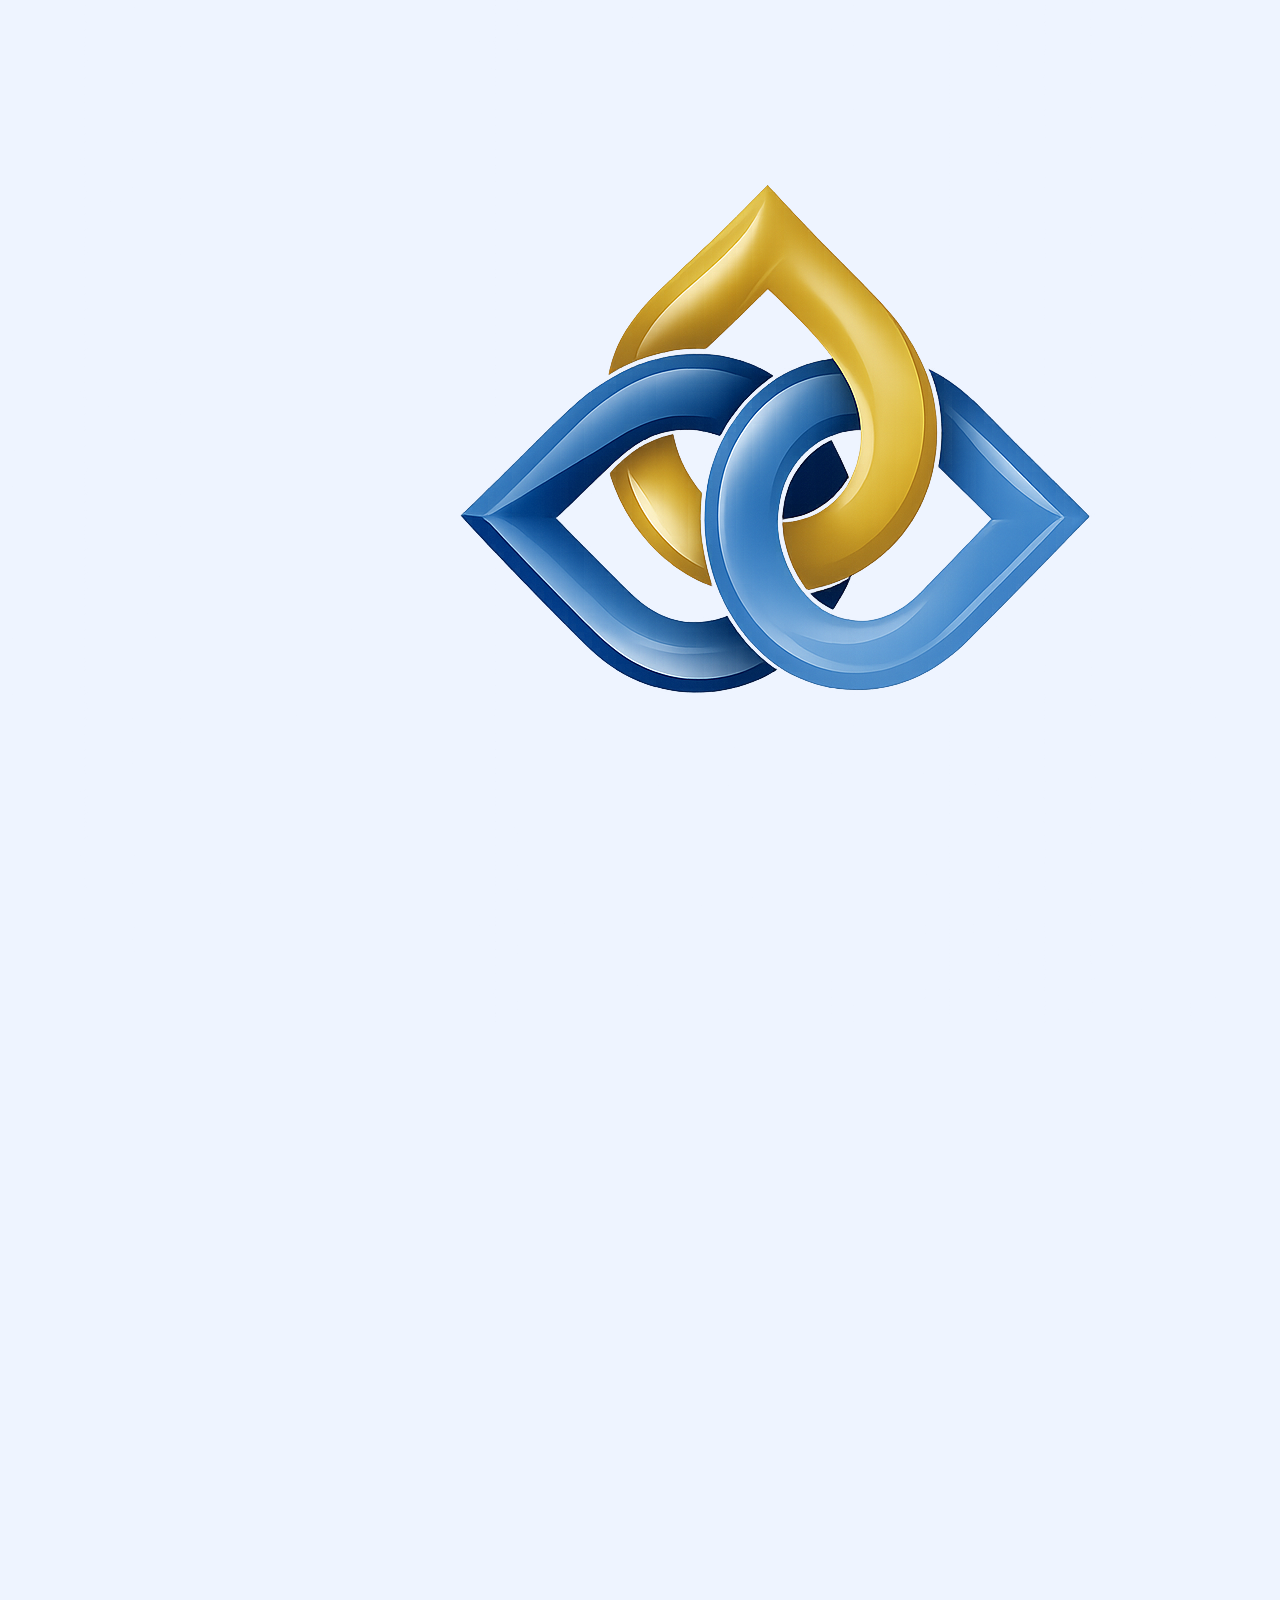
==== dashboard.html @ a3d3f8f4 "Update dashboard.html" ====
<!DOCTYPE html>
<html lang="ar" dir="rtl">

<head>

<meta charset="UTF-8">
<meta name="viewport" content="width=device-width,initial-scale=1.0">

<title>لوحة التحكم</title>

<link rel="stylesheet"
href="https://cdnjs.cloudflare.com/ajax/libs/font-awesome/6.6.0/css/all.min.css">

<link rel="stylesheet" href="css/style.css">

</head>

<body>

<div class="dashboard">

<header class="topbar">

<div class="logo">

<img src="assets/logo.PNG">

<div>

<h2>منصة إدارة التقويم والمتابعة</h2>

<p>جمعية الدعوة والإرشاد وتوعية الجاليات بالراكة</p>

</div>

</div>

<div class="user">

<span id="userName"></span>

<button id="logoutBtn">

<i class="fa-solid fa-right-from-bracket"></i>

</button>

</div>

</header>

<section class="cards">

<div class="card">

<i class="fa-solid fa-file-lines"></i>

<h3 id="reportsCount">0</h3>

<p>التقارير</p>

</div>

<div class="card">

<i class="fa-solid fa-users"></i>

<h3 id="employeesCount">0</h3>

<p>الموظفون</p>

</div>

<div class="card">

<i class="fa-solid fa-clock"></i>

<h3 id="pendingCount">0</h3>

<p>المعلقة</p>

</div>

<div class="card">

<i class="fa-solid fa-chart-line"></i>

<h3 id="todayCount">0</h3>

<p>اليوم</p>

</div>

</section>

<section class="quick">

<a href="upload.html" class="action">

<i class="fa-solid fa-upload"></i>

<span>رفع تقرير</span>

</a>

<a href="reports.html" class="action">

<i class="fa-solid fa-file-lines"></i>

<span>التقارير</span>

</a>

<a href="employees.html" class="action">

<i class="fa-solid fa-users"></i>

<span>الموظفون</span>

</a>

<a href="settings.html" class="action">

<i class="fa-solid fa-gear"></i>

<span>الإعدادات</span>

</a>

</section>

<section class="latest">

<h3>

آخر التقارير

</h3>

<div id="latestReports">

لا توجد بيانات

</div>

</section>

</div>

<script src="js/config.js"></script>
<script src="js/api.js"></script>
<script src="js/dashboard.js"></script>

</body>

</html>
---- css/style.css ----
*{
    margin:0;
    padding:0;
    box-sizing:border-box;
}

body{

    font-family:'Cairo',sans-serif;

    direction:rtl;

    min-height:100vh;

    background:#eef4ff;

    display:flex;

    justify-content:center;

    align-items:center;

    overflow:hidden;

}

.background{

    position:fixed;

    inset:0;

    background:
    radial-gradient(circle at top right,#2563eb33,transparent 35%),
    radial-gradient(circle at bottom left,#d4af3730,transparent 35%),
    #eef4ff;

}

.login-box{

    position:relative;

    z-index:10;

    width:92%;

    max-width:420px;

    background:#ffffff;

    border-radius:28px;

    padding:30px;

    text-align:center;

    box-shadow:0 20px 45px rgba(0,0,0,.10);

}

.top-buttons{

    display:flex;

    justify-content:space-between;

    margin-bottom:20px;

}

.top-buttons button{

    width:46px;

    height:46px;

    border:none;

    border-radius:50%;

    background:#f4f7fb;

    cursor:pointer;

    font-size:18px;

    color:#2563eb;

}

.logo{

    width:105px;

    display:block;

    margin:auto;

    margin-bottom:18px;

}

h4{

    color:#666;

    font-size:16px;

    line-height:1.8;

    font-weight:600;

}

h1{

    margin-top:15px;

    color:#1f2937;

    font-size:31px;

    font-weight:800;

}

p{

    color:#777;

    margin:18px 0 30px;

    line-height:1.8;

}

input{

    width:100%;

    height:56px;

    border-radius:16px;

    border:2px solid #dbe5f3;

    padding:0 18px;

    outline:none;

    font-size:17px;

    font-family:'Cairo';

    margin-bottom:20px;

}

input:focus{

    border-color:#2563eb;

}

.login{

    width:100%;

    height:56px;

    border:none;

    border-radius:16px;

    background:#2563eb;

    color:#fff;

    font-size:18px;

    font-family:'Cairo';

    font-weight:700;

    cursor:pointer;

    transition:.3s;

}

.login:hover{

    background:#1d4ed8;

}

span{

    display:block;

    margin-top:25px;

    color:#888;

    font-size:14px;

}

@media(max-width:480px){

.login-box{

padding:24px;

}

h1{

font-size:27px;

}

.logo{

width:90px;

}

}
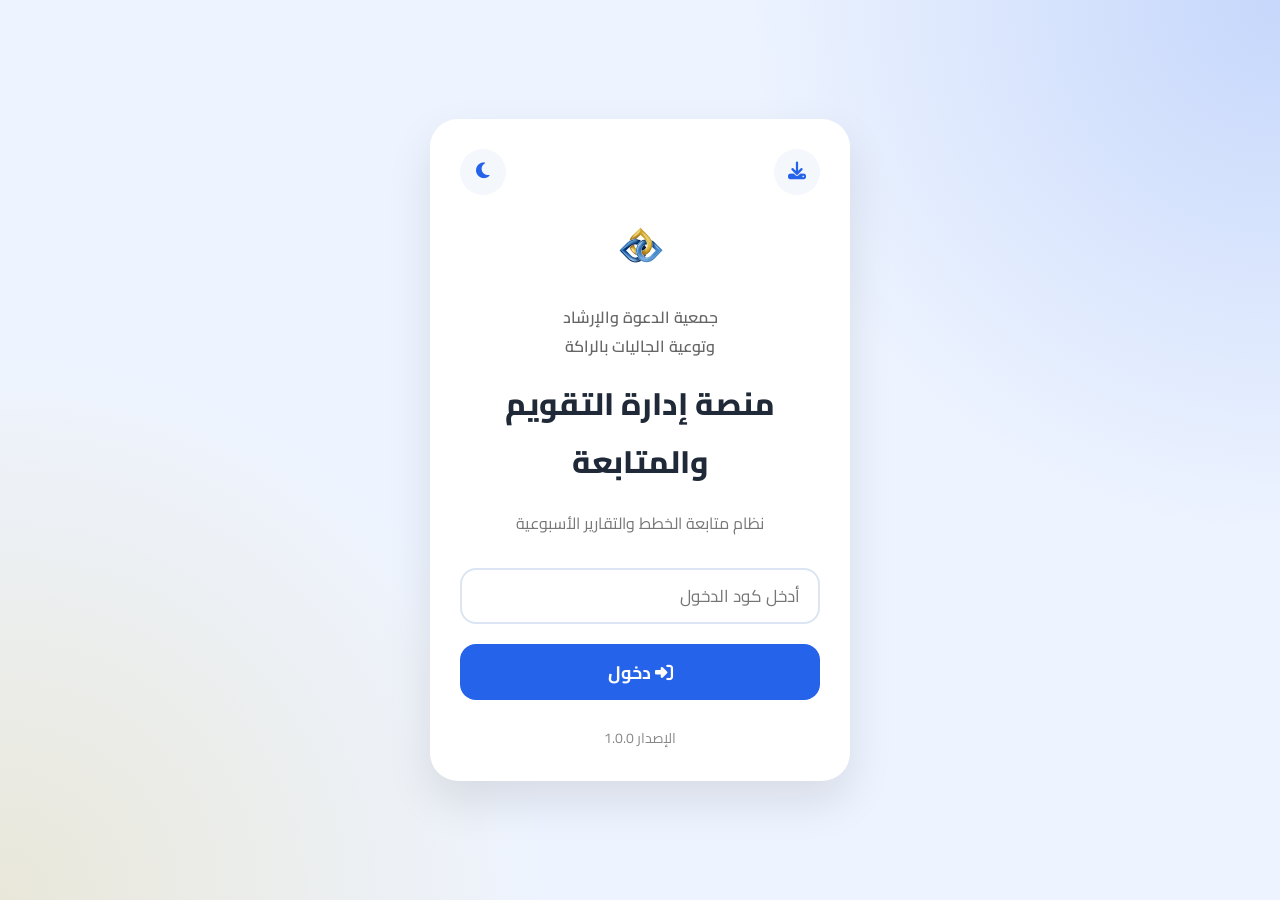
==== commit aea2ef22: "Update dashboard.html" ====
--- a/dashboard.html
+++ b/dashboard.html
@@ -4,14 +4,14 @@
 <head>
 
 <meta charset="UTF-8">
-<meta name="viewport" content="width=device-width,initial-scale=1.0">
+<meta name="viewport" content="width=device-width,initial-scale=1">
 
 <title>لوحة التحكم</title>
 
+<link rel="stylesheet" href="css/style.css">
+
 <link rel="stylesheet"
-href="https://cdnjs.cloudflare.com/ajax/libs/font-awesome/6.6.0/css/all.min.css">
-
-<link rel="stylesheet" href="css/style.css">
+href="https://cdnjs.cloudflare.com/ajax/libs/font-awesome/6.5.2/css/all.min.css">
 
 </head>
 
@@ -19,136 +19,157 @@
 
 <div class="dashboard">
 
-<header class="topbar">
+    <!-- Header -->
 
-<div class="logo">
+    <header class="topbar">
 
-<img src="assets/logo.PNG">
+        <div class="logoBox">
 
-<div>
+            <img src="assets/logo.PNG">
 
-<h2>منصة إدارة التقويم والمتابعة</h2>
+            <div>
 
-<p>جمعية الدعوة والإرشاد وتوعية الجاليات بالراكة</p>
+                <h2>منصة إدارة التقويم والمتابعة</h2>
 
-</div>
+                <small>
+جمعية الدعوة والإرشاد وتوعية الجاليات بالراكة
+                </small>
 
-</div>
+            </div>
 
-<div class="user">
+        </div>
 
-<span id="userName"></span>
+        <div class="userBox">
 
-<button id="logoutBtn">
+            <span id="userName"></span>
 
-<i class="fa-solid fa-right-from-bracket"></i>
+            <button id="logoutBtn">
 
-</button>
+                <i class="fa-solid fa-right-from-bracket"></i>
 
-</div>
+                خروج
 
-</header>
+            </button>
 
-<section class="cards">
+        </div>
 
-<div class="card">
+    </header>
 
-<i class="fa-solid fa-file-lines"></i>
 
-<h3 id="reportsCount">0</h3>
+    <!-- Statistics -->
 
-<p>التقارير</p>
+    <section class="cards">
 
-</div>
+        <div class="card">
 
-<div class="card">
+            <i class="fa-solid fa-file-lines"></i>
 
-<i class="fa-solid fa-users"></i>
+            <h1 id="reportsCount">0</h1>
 
-<h3 id="employeesCount">0</h3>
+            <p>التقارير</p>
 
-<p>الموظفون</p>
+        </div>
 
-</div>
+        <div class="card">
 
-<div class="card">
+            <i class="fa-solid fa-users"></i>
 
-<i class="fa-solid fa-clock"></i>
+            <h1 id="employeesCount">0</h1>
 
-<h3 id="pendingCount">0</h3>
+            <p>الموظفون</p>
 
-<p>المعلقة</p>
+        </div>
 
-</div>
+        <div class="card">
 
-<div class="card">
+            <i class="fa-solid fa-clock"></i>
 
-<i class="fa-solid fa-chart-line"></i>
+            <h1 id="pendingCount">0</h1>
 
-<h3 id="todayCount">0</h3>
+            <p>المعلقة</p>
 
-<p>اليوم</p>
+        </div>
 
-</div>
+        <div class="card">
 
-</section>
+            <i class="fa-solid fa-calendar-day"></i>
 
-<section class="quick">
+            <h1 id="todayCount">0</h1>
 
-<a href="upload.html" class="action">
+            <p>اليوم</p>
 
-<i class="fa-solid fa-upload"></i>
+        </div>
 
-<span>رفع تقرير</span>
+    </section>
 
-</a>
 
-<a href="reports.html" class="action">
 
-<i class="fa-solid fa-file-lines"></i>
+    <!-- Menu -->
 
-<span>التقارير</span>
+    <section class="menuGrid">
 
-</a>
+        <a href="upload.html" class="menuCard">
 
-<a href="employees.html" class="action">
+            <i class="fa-solid fa-upload"></i>
 
-<i class="fa-solid fa-users"></i>
+            <span>رفع تقرير</span>
 
-<span>الموظفون</span>
+        </a>
 
-</a>
+        <a href="reports.html" class="menuCard">
 
-<a href="settings.html" class="action">
+            <i class="fa-solid fa-file-lines"></i>
 
-<i class="fa-solid fa-gear"></i>
+            <span>التقارير</span>
 
-<span>الإعدادات</span>
+        </a>
 
-</a>
+        <a href="employees.html" class="menuCard">
 
-</section>
+            <i class="fa-solid fa-users"></i>
 
-<section class="latest">
+            <span>الموظفون</span>
 
-<h3>
+        </a>
 
-آخر التقارير
+        <a href="settings.html" class="menuCard">
 
-</h3>
+            <i class="fa-solid fa-gear"></i>
 
-<div id="latestReports">
+            <span>الإعدادات</span>
 
-لا توجد بيانات
+        </a>
 
-</div>
+    </section>
 
-</section>
+
+
+    <!-- Latest -->
+
+    <section class="latest">
+
+        <h3>
+
+            <i class="fa-solid fa-clock-rotate-left"></i>
+
+            آخر التقارير
+
+        </h3>
+
+        <div id="latestReports">
+
+            جار التحميل...
+
+        </div>
+
+    </section>
 
 </div>
 
 <script src="js/config.js"></script>
+
 <script src="js/api.js"></script>
+
 <script src="js/dashboard.js"></script>
 
 </body>
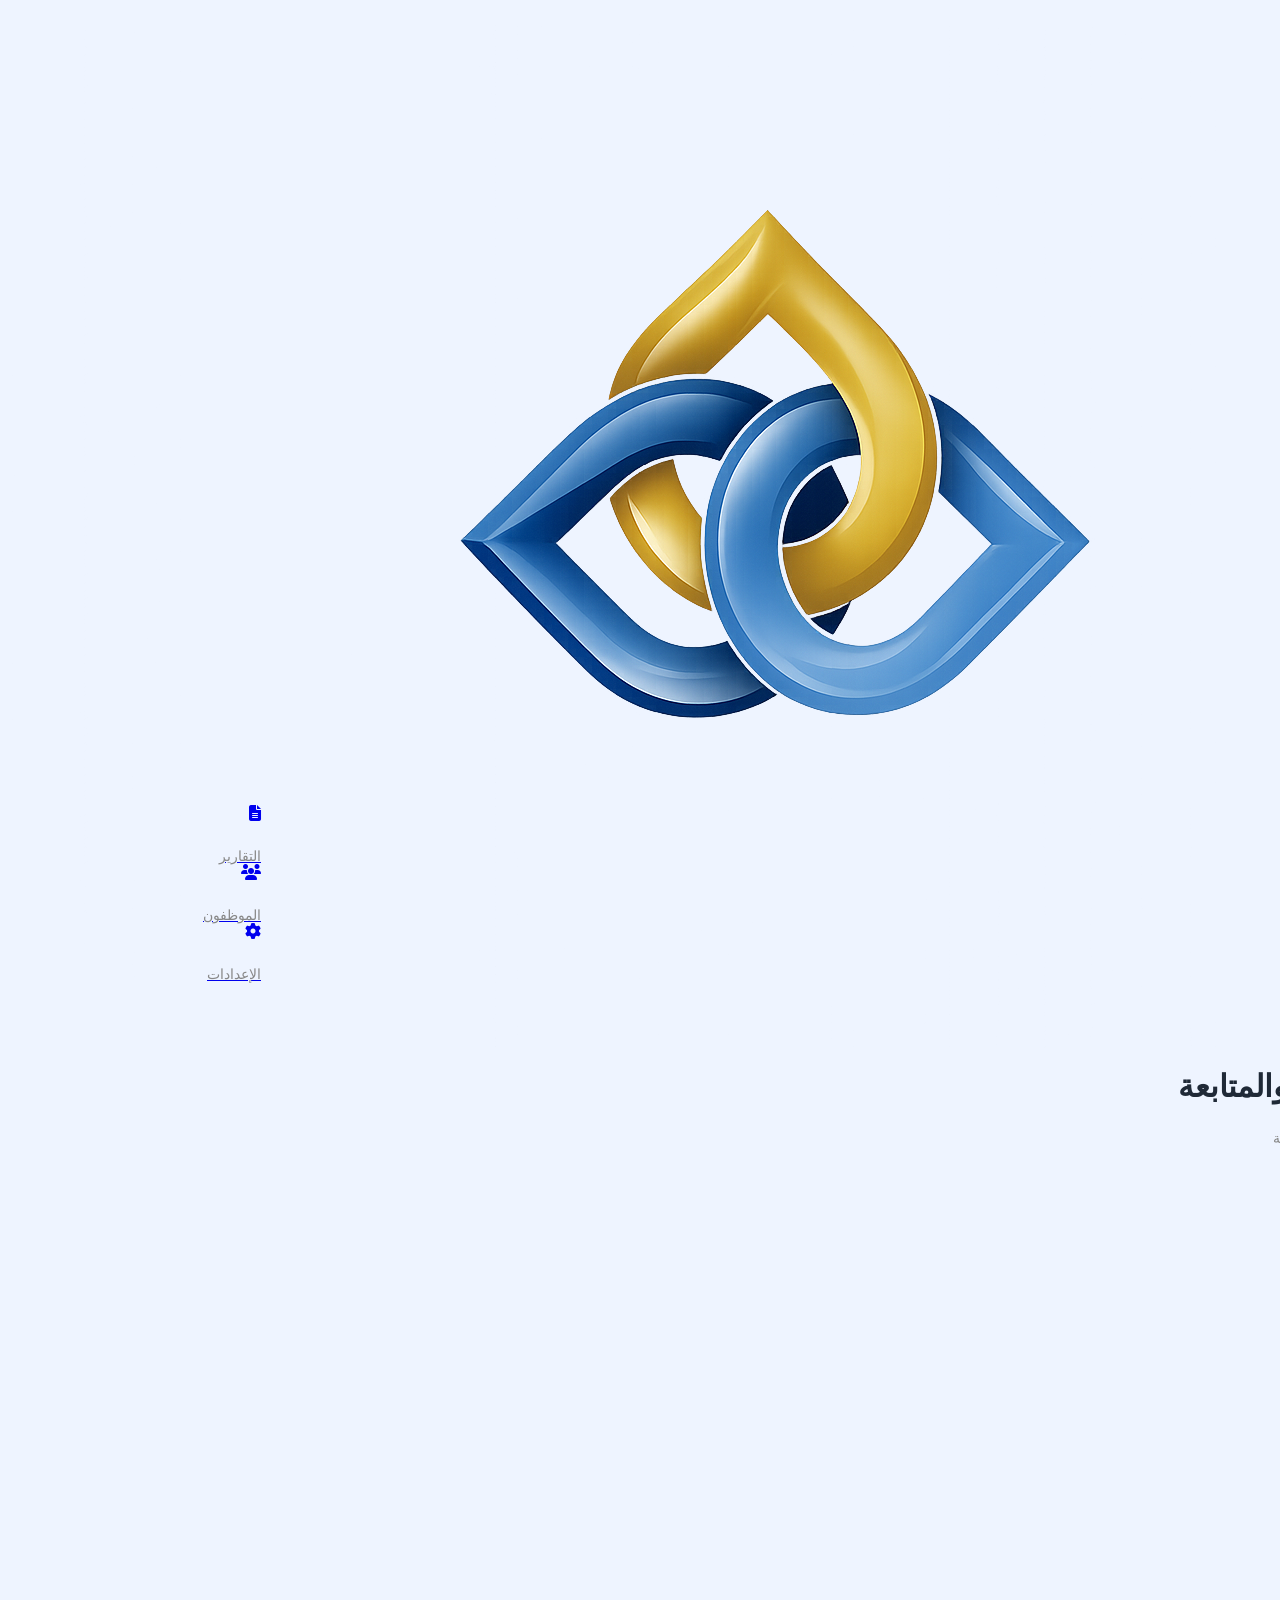
==== commit 660d9b1d: "Update dashboard.html" ====
--- a/dashboard.html
+++ b/dashboard.html
@@ -4,15 +4,15 @@
 <head>
 
 <meta charset="UTF-8">
-<meta name="viewport" content="width=device-width,initial-scale=1">
+<meta name="viewport" content="width=device-width, initial-scale=1.0">
 
 <title>لوحة التحكم</title>
-
-<link rel="stylesheet" href="css/style.css">
 
 <link rel="stylesheet"
 href="https://cdnjs.cloudflare.com/ajax/libs/font-awesome/6.5.2/css/all.min.css">
 
+<link rel="stylesheet" href="css/style.css">
+
 </head>
 
 <body>
@@ -21,151 +21,226 @@
 
     <!-- Header -->
 
-    <header class="topbar">
-
-        <div class="logoBox">
+    <header class="top-header">
+
+        <div class="logo-box">
 
             <img src="assets/logo.PNG">
 
+        </div>
+
+        <div class="title-box">
+
+            <h1>منصة إدارة التقويم والمتابعة</h1>
+
+            <span>
+                جمعية الدعوة والإرشاد وتوعية الجاليات بالراكة
+            </span>
+
+        </div>
+
+        <div class="profile-box">
+
+            <button class="notify">
+
+                <i class="fa-regular fa-bell"></i>
+
+            </button>
+
+            <div class="avatar">
+
+                <i class="fa-solid fa-user"></i>
+
+            </div>
+
+        </div>
+
+    </header>
+
+
+
+    <!-- Time -->
+
+    <section class="welcome-card">
+
+        <div class="time-card">
+
+            <i class="fa-regular fa-clock"></i>
+
             <div>
 
-                <h2>منصة إدارة التقويم والمتابعة</h2>
-
-                <small>
-جمعية الدعوة والإرشاد وتوعية الجاليات بالراكة
-                </small>
+                <h2 id="clock">
+
+                    --:--
+
+                </h2>
+
+                <span id="day">
+
+                    الأحد
+
+                </span>
 
             </div>
 
         </div>
 
-        <div class="userBox">
-
-            <span id="userName"></span>
-
-            <button id="logoutBtn">
-
-                <i class="fa-solid fa-right-from-bracket"></i>
-
-                خروج
-
-            </button>
-
-        </div>
-
-    </header>
-
-
-    <!-- Statistics -->
-
-    <section class="cards">
-
-        <div class="card">
+        <div class="date-card">
+
+            <i class="fa-regular fa-calendar"></i>
+
+            <div>
+
+                <h3 id="date">
+
+                </h3>
+
+                <span id="hijri">
+
+                </span>
+
+            </div>
+
+        </div>
+
+    </section>
+
+
+
+    <!-- Stats -->
+
+    <section class="stats">
+
+        <div class="stat-card blue">
 
             <i class="fa-solid fa-file-lines"></i>
 
-            <h1 id="reportsCount">0</h1>
+            <h2 id="reportsCount">0</h2>
 
             <p>التقارير</p>
 
         </div>
 
-        <div class="card">
+        <div class="stat-card green">
 
             <i class="fa-solid fa-users"></i>
 
-            <h1 id="employeesCount">0</h1>
+            <h2 id="employeesCount">0</h2>
 
             <p>الموظفون</p>
 
         </div>
 
-        <div class="card">
-
-            <i class="fa-solid fa-clock"></i>
-
-            <h1 id="pendingCount">0</h1>
-
-            <p>المعلقة</p>
-
-        </div>
-
-        <div class="card">
-
-            <i class="fa-solid fa-calendar-day"></i>
-
-            <h1 id="todayCount">0</h1>
-
-            <p>اليوم</p>
-
-        </div>
-
-    </section>
-
-
-
-    <!-- Menu -->
-
-    <section class="menuGrid">
-
-        <a href="upload.html" class="menuCard">
-
-            <i class="fa-solid fa-upload"></i>
-
-            <span>رفع تقرير</span>
-
-        </a>
-
-        <a href="reports.html" class="menuCard">
-
-            <i class="fa-solid fa-file-lines"></i>
-
-            <span>التقارير</span>
-
-        </a>
-
-        <a href="employees.html" class="menuCard">
-
-            <i class="fa-solid fa-users"></i>
-
-            <span>الموظفون</span>
-
-        </a>
-
-        <a href="settings.html" class="menuCard">
-
-            <i class="fa-solid fa-gear"></i>
-
-            <span>الإعدادات</span>
-
-        </a>
-
-    </section>
-
-
-
-    <!-- Latest -->
-
-    <section class="latest">
+        <div class="stat-card purple">
+
+            <i class="fa-solid fa-calendar-week"></i>
+
+            <h2 id="weekReports">0</h2>
+
+            <p>هذا الأسبوع</p>
+
+        </div>
+
+    </section>
+
+
+
+    <!-- Reports -->
+
+    <section class="last-reports">
+
+        <div class="section-title">
+
+            <h3>
+
+                آخر التقارير
+
+            </h3>
+
+        </div>
+
+        <div id="reportsList">
+
+        </div>
+
+    </section>
+
+
+
+    <!-- Message -->
+
+    <section class="message-box">
 
         <h3>
 
-            <i class="fa-solid fa-clock-rotate-left"></i>
-
-            آخر التقارير
+            إرسال رسالة
 
         </h3>
 
-        <div id="latestReports">
-
-            جار التحميل...
-
-        </div>
+        <select id="employeeSelect">
+
+        </select>
+
+        <textarea
+        id="messageText"
+        placeholder="اكتب الرسالة...">
+
+        </textarea>
+
+        <button id="sendMessage">
+
+            إرسال
+
+        </button>
 
     </section>
 
 </div>
 
+
+
+<!-- Bottom Navigation -->
+
+<nav class="bottom-nav">
+
+<a href="reports.html">
+
+<i class="fa-solid fa-file-lines"></i>
+
+<span>
+
+التقارير
+
+</span>
+
+</a>
+
+<a href="employees.html">
+
+<i class="fa-solid fa-users"></i>
+
+<span>
+
+الموظفون
+
+</span>
+
+</a>
+
+<a href="settings.html">
+
+<i class="fa-solid fa-gear"></i>
+
+<span>
+
+الإعدادات
+
+</span>
+
+</a>
+
+</nav>
+
 <script src="js/config.js"></script>
 
 <script src="js/api.js"></script>
--- a/css/style.css
+++ b/css/style.css
@@ -227,4 +227,179 @@
 
 }
 
-}+}
+/* ==========================================
+   Dashboard
+========================================== */
+
+.dashboard{
+    max-width:1300px;
+    margin:auto;
+    padding:25px;
+}
+
+.topbar{
+    display:flex;
+    justify-content:space-between;
+    align-items:center;
+    gap:20px;
+    margin-bottom:30px;
+    flex-wrap:wrap;
+}
+
+.logoBox{
+    display:flex;
+    align-items:center;
+    gap:18px;
+}
+
+.logoBox img{
+    width:70px;
+    height:70px;
+    object-fit:contain;
+}
+
+.logoBox h2{
+    margin:0;
+    font-size:28px;
+    color:#1e293b;
+}
+
+.logoBox small{
+    color:#777;
+    display:block;
+    margin-top:6px;
+}
+
+.userBox{
+    display:flex;
+    align-items:center;
+    gap:15px;
+}
+
+#userName{
+    font-size:20px;
+    font-weight:bold;
+}
+
+#logoutBtn{
+    border:none;
+    background:#ef4444;
+    color:#fff;
+    padding:12px 22px;
+    border-radius:12px;
+    cursor:pointer;
+    font-size:16px;
+}
+
+.cards{
+    display:grid;
+    grid-template-columns:repeat(auto-fit,minmax(220px,1fr));
+    gap:20px;
+    margin-bottom:30px;
+}
+
+.card{
+    background:#fff;
+    border-radius:18px;
+    padding:25px;
+    text-align:center;
+    box-shadow:0 10px 30px rgba(0,0,0,.08);
+    transition:.3s;
+}
+
+.card:hover{
+    transform:translateY(-6px);
+}
+
+.card i{
+    font-size:35px;
+    color:#2563eb;
+    margin-bottom:15px;
+}
+
+.card h1{
+    font-size:42px;
+    margin:10px 0;
+}
+
+.card p{
+    color:#666;
+}
+
+.menuGrid{
+    display:grid;
+    grid-template-columns:repeat(auto-fit,minmax(230px,1fr));
+    gap:20px;
+    margin-bottom:35px;
+}
+
+.menuCard{
+    background:#2563eb;
+    color:white;
+    text-decoration:none;
+    border-radius:18px;
+    padding:30px;
+    text-align:center;
+    transition:.3s;
+}
+
+.menuCard:hover{
+    transform:translateY(-5px);
+}
+
+.menuCard i{
+    font-size:40px;
+    margin-bottom:15px;
+}
+
+.menuCard span{
+    display:block;
+    font-size:20px;
+}
+
+.latest{
+    background:#fff;
+    border-radius:18px;
+    padding:25px;
+    box-shadow:0 10px 30px rgba(0,0,0,.08);
+}
+
+.latest h3{
+    margin-top:0;
+    margin-bottom:20px;
+}
+
+.report-item{
+    padding:15px;
+    border-bottom:1px solid #eee;
+}
+
+.report-item:last-child{
+    border-bottom:none;
+}
+
+@media(max-width:768px){
+
+.topbar{
+    flex-direction:column;
+    text-align:center;
+}
+
+.logoBox{
+    flex-direction:column;
+}
+
+.logoBox img{
+    width:60px;
+}
+
+.logoBox h2{
+    font-size:22px;
+}
+
+#logoutBtn{
+    width:100%;
+}
+
+}
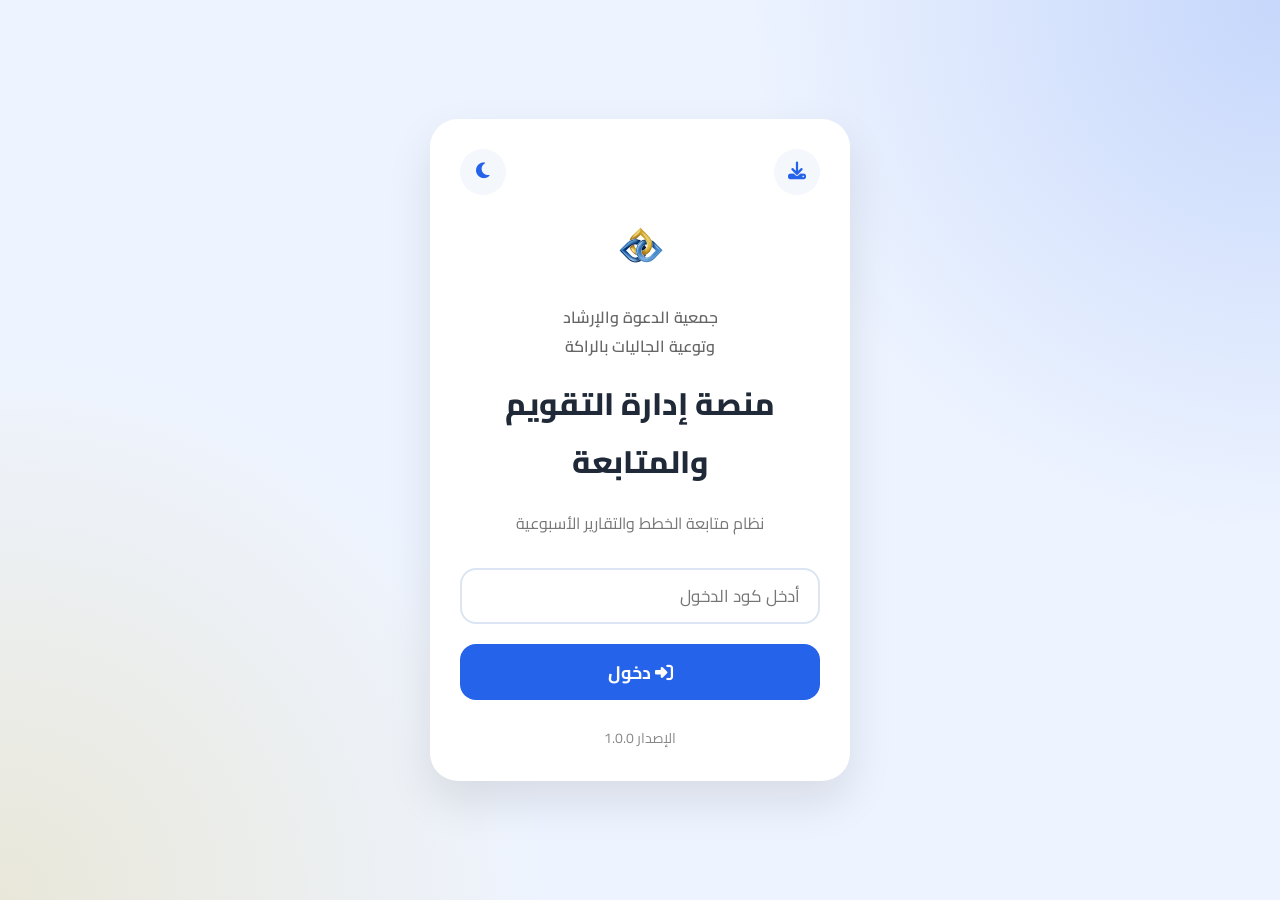
==== commit 2617ad55: "Update dashboard.html" ====
--- a/dashboard.html
+++ b/dashboard.html
@@ -3,249 +3,227 @@
 
 <head>
 
-<meta charset="UTF-8">
-<meta name="viewport" content="width=device-width, initial-scale=1.0">
-
-<title>لوحة التحكم</title>
-
-<link rel="stylesheet"
-href="https://cdnjs.cloudflare.com/ajax/libs/font-awesome/6.5.2/css/all.min.css">
-
-<link rel="stylesheet" href="css/style.css">
+    <meta charset="UTF-8">
+    <meta name="viewport" content="width=device-width, initial-scale=1.0">
+
+    <title>لوحة التحكم</title>
+
+    <link rel="stylesheet"
+        href="https://cdnjs.cloudflare.com/ajax/libs/font-awesome/6.5.2/css/all.min.css">
+
+    <link rel="stylesheet" href="css/style.css">
 
 </head>
 
 <body>
 
-<div class="dashboard">
-
-    <!-- Header -->
-
-    <header class="top-header">
-
-        <div class="logo-box">
-
-            <img src="assets/logo.PNG">
-
-        </div>
-
-        <div class="title-box">
-
-            <h1>منصة إدارة التقويم والمتابعة</h1>
-
-            <span>
-                جمعية الدعوة والإرشاد وتوعية الجاليات بالراكة
-            </span>
-
-        </div>
-
-        <div class="profile-box">
-
-            <button class="notify">
-
-                <i class="fa-regular fa-bell"></i>
+    <div class="dashboard">
+
+        <!-- Header -->
+
+        <header class="top-header">
+
+            <div class="logo-box">
+
+                <img src="assets/logo.PNG" alt="Logo">
+
+            </div>
+
+            <div class="title-box">
+
+                <h1>منصة إدارة التقويم والمتابعة</h1>
+
+                <span>
+                    جمعية الدعوة والإرشاد وتوعية الجاليات بالراكة
+                </span>
+
+            </div>
+
+            <div class="profile-box">
+
+                <button class="notify">
+
+                    <i class="fa-regular fa-bell"></i>
+
+                </button>
+
+                <span id="userName">
+                    المستخدم
+                </span>
+
+                <div class="avatar">
+
+                    <i class="fa-solid fa-user"></i>
+
+                </div>
+
+                <button id="logoutBtn" class="logout-btn">
+
+                    <i class="fa-solid fa-right-from-bracket"></i>
+
+                </button>
+
+            </div>
+
+        </header>
+
+        <!-- الوقت -->
+
+        <section class="welcome-card">
+
+            <div class="time-card">
+
+                <i class="fa-regular fa-clock"></i>
+
+                <div>
+
+                    <h2 id="clock">--:--</h2>
+
+                    <span id="day">الأحد</span>
+
+                </div>
+
+            </div>
+
+            <div class="date-card">
+
+                <i class="fa-regular fa-calendar"></i>
+
+                <div>
+
+                    <h3 id="date"></h3>
+
+                    <span id="hijri"></span>
+
+                </div>
+
+            </div>
+
+        </section>
+
+        <!-- الإحصائيات -->
+
+        <section class="stats">
+
+            <div class="stat-card blue">
+
+                <i class="fa-solid fa-file-lines"></i>
+
+                <h2 id="reportsCount">0</h2>
+
+                <p>التقارير</p>
+
+            </div>
+
+            <div class="stat-card green">
+
+                <i class="fa-solid fa-users"></i>
+
+                <h2 id="employeesCount">0</h2>
+
+                <p>الموظفون</p>
+
+            </div>
+
+            <div class="stat-card purple">
+
+                <i class="fa-solid fa-calendar-week"></i>
+
+                <h2 id="weekReports">0</h2>
+
+                <p>هذا الأسبوع</p>
+
+            </div>
+
+        </section>
+
+        <!-- آخر التقارير -->
+
+        <section class="last-reports">
+
+            <div class="section-title">
+
+                <h3>آخر التقارير</h3>
+
+            </div>
+
+            <div id="reportsList">
+
+                <p style="text-align:center;color:#999">
+                    جاري تحميل البيانات...
+                </p>
+
+            </div>
+
+        </section>
+
+        <!-- الرسائل -->
+
+        <section class="message-box">
+
+            <h3>إرسال رسالة</h3>
+
+            <select id="employeeSelect">
+
+                <option>اختر الموظف</option>
+
+            </select>
+
+            <textarea id="messageText"
+                placeholder="اكتب الرسالة هنا..."></textarea>
+
+            <button id="sendMessage">
+
+                إرسال
 
             </button>
 
-            <div class="avatar">
-
-                <i class="fa-solid fa-user"></i>
-
-            </div>
-
-        </div>
-
-    </header>
-
-
-
-    <!-- Time -->
-
-    <section class="welcome-card">
-
-        <div class="time-card">
-
-            <i class="fa-regular fa-clock"></i>
-
-            <div>
-
-                <h2 id="clock">
-
-                    --:--
-
-                </h2>
-
-                <span id="day">
-
-                    الأحد
-
-                </span>
-
-            </div>
-
-        </div>
-
-        <div class="date-card">
-
-            <i class="fa-regular fa-calendar"></i>
-
-            <div>
-
-                <h3 id="date">
-
-                </h3>
-
-                <span id="hijri">
-
-                </span>
-
-            </div>
-
-        </div>
-
-    </section>
-
-
-
-    <!-- Stats -->
-
-    <section class="stats">
-
-        <div class="stat-card blue">
+        </section>
+
+    </div>
+
+    <!-- Bottom Navigation -->
+
+    <nav class="bottom-nav">
+
+        <a href="dashboard.html">
+
+            <i class="fa-solid fa-house"></i>
+
+            <span>الرئيسية</span>
+
+        </a>
+
+        <a href="reports.html">
 
             <i class="fa-solid fa-file-lines"></i>
 
-            <h2 id="reportsCount">0</h2>
-
-            <p>التقارير</p>
-
-        </div>
-
-        <div class="stat-card green">
+            <span>التقارير</span>
+
+        </a>
+
+        <a href="employees.html">
 
             <i class="fa-solid fa-users"></i>
 
-            <h2 id="employeesCount">0</h2>
-
-            <p>الموظفون</p>
-
-        </div>
-
-        <div class="stat-card purple">
-
-            <i class="fa-solid fa-calendar-week"></i>
-
-            <h2 id="weekReports">0</h2>
-
-            <p>هذا الأسبوع</p>
-
-        </div>
-
-    </section>
-
-
-
-    <!-- Reports -->
-
-    <section class="last-reports">
-
-        <div class="section-title">
-
-            <h3>
-
-                آخر التقارير
-
-            </h3>
-
-        </div>
-
-        <div id="reportsList">
-
-        </div>
-
-    </section>
-
-
-
-    <!-- Message -->
-
-    <section class="message-box">
-
-        <h3>
-
-            إرسال رسالة
-
-        </h3>
-
-        <select id="employeeSelect">
-
-        </select>
-
-        <textarea
-        id="messageText"
-        placeholder="اكتب الرسالة...">
-
-        </textarea>
-
-        <button id="sendMessage">
-
-            إرسال
-
-        </button>
-
-    </section>
-
-</div>
-
-
-
-<!-- Bottom Navigation -->
-
-<nav class="bottom-nav">
-
-<a href="reports.html">
-
-<i class="fa-solid fa-file-lines"></i>
-
-<span>
-
-التقارير
-
-</span>
-
-</a>
-
-<a href="employees.html">
-
-<i class="fa-solid fa-users"></i>
-
-<span>
-
-الموظفون
-
-</span>
-
-</a>
-
-<a href="settings.html">
-
-<i class="fa-solid fa-gear"></i>
-
-<span>
-
-الإعدادات
-
-</span>
-
-</a>
-
-</nav>
-
-<script src="js/config.js"></script>
-
-<script src="js/api.js"></script>
-
-<script src="js/dashboard.js"></script>
+            <span>الموظفون</span>
+
+        </a>
+
+        <a href="settings.html">
+
+            <i class="fa-solid fa-gear"></i>
+
+            <span>الإعدادات</span>
+
+        </a>
+
+    </nav>
+
+    <script src="js/config.js"></script>
+
+    <script src="js/api.js"></script>
+    <script src="js/dashboard.js"></script>
 
 </body>
 
--- a/css/style.css
+++ b/css/style.css
@@ -228,178 +228,511 @@
 }
 
 }
-/* ==========================================
-   Dashboard
-========================================== */
+/* ===========================
+   Dashboard Layout
+=========================== */
+
+body{
+    margin:0;
+    font-family:"Cairo",sans-serif;
+    background:#eef4ff;
+    color:#222;
+}
 
 .dashboard{
-    max-width:1300px;
+
+    max-width:480px;
+
     margin:auto;
-    padding:25px;
-}
-
-.topbar{
-    display:flex;
-    justify-content:space-between;
-    align-items:center;
-    gap:20px;
-    margin-bottom:30px;
-    flex-wrap:wrap;
-}
-
-.logoBox{
-    display:flex;
-    align-items:center;
-    gap:18px;
-}
-
-.logoBox img{
-    width:70px;
-    height:70px;
-    object-fit:contain;
-}
-
-.logoBox h2{
-    margin:0;
-    font-size:28px;
-    color:#1e293b;
-}
-
-.logoBox small{
-    color:#777;
-    display:block;
-    margin-top:6px;
-}
-
-.userBox{
-    display:flex;
-    align-items:center;
-    gap:15px;
-}
-
-#userName{
-    font-size:20px;
-    font-weight:bold;
-}
-
-#logoutBtn{
-    border:none;
-    background:#ef4444;
-    color:#fff;
-    padding:12px 22px;
-    border-radius:12px;
-    cursor:pointer;
-    font-size:16px;
-}
-
-.cards{
-    display:grid;
-    grid-template-columns:repeat(auto-fit,minmax(220px,1fr));
-    gap:20px;
-    margin-bottom:30px;
-}
-
-.card{
-    background:#fff;
-    border-radius:18px;
-    padding:25px;
-    text-align:center;
-    box-shadow:0 10px 30px rgba(0,0,0,.08);
-    transition:.3s;
-}
-
-.card:hover{
-    transform:translateY(-6px);
-}
-
-.card i{
-    font-size:35px;
-    color:#2563eb;
-    margin-bottom:15px;
-}
-
-.card h1{
-    font-size:42px;
-    margin:10px 0;
-}
-
-.card p{
-    color:#666;
-}
-
-.menuGrid{
-    display:grid;
-    grid-template-columns:repeat(auto-fit,minmax(230px,1fr));
-    gap:20px;
-    margin-bottom:35px;
-}
-
-.menuCard{
-    background:#2563eb;
-    color:white;
-    text-decoration:none;
-    border-radius:18px;
-    padding:30px;
-    text-align:center;
-    transition:.3s;
-}
-
-.menuCard:hover{
-    transform:translateY(-5px);
-}
-
-.menuCard i{
-    font-size:40px;
-    margin-bottom:15px;
-}
-
-.menuCard span{
-    display:block;
-    font-size:20px;
-}
-
-.latest{
-    background:#fff;
-    border-radius:18px;
-    padding:25px;
-    box-shadow:0 10px 30px rgba(0,0,0,.08);
-}
-
-.latest h3{
-    margin-top:0;
-    margin-bottom:20px;
+
+    padding:18px;
+
+    padding-bottom:90px;
+
+}
+
+/* ===========================
+Header
+=========================== */
+
+.top-header{
+
+display:flex;
+
+align-items:center;
+
+justify-content:space-between;
+
+margin-bottom:18px;
+
+}
+
+.logo-box img{
+
+width:55px;
+
+height:55px;
+
+object-fit:contain;
+
+}
+
+.title-box{
+
+flex:1;
+
+padding:0 12px;
+
+}
+
+.title-box h1{
+
+margin:0;
+
+font-size:22px;
+
+font-weight:800;
+
+}
+
+.title-box span{
+
+font-size:13px;
+
+color:#777;
+
+}
+
+.profile-box{
+
+display:flex;
+
+gap:10px;
+
+align-items:center;
+
+}
+
+.notify{
+
+width:45px;
+
+height:45px;
+
+border:none;
+
+border-radius:14px;
+
+background:#fff;
+
+cursor:pointer;
+
+box-shadow:0 8px 20px rgba(0,0,0,.05);
+
+}
+
+.avatar{
+
+width:45px;
+
+height:45px;
+
+background:#2d63ff;
+
+color:#fff;
+
+display:flex;
+
+justify-content:center;
+
+align-items:center;
+
+border-radius:50%;
+
+}
+
+/* ===========================
+Time
+=========================== */
+
+.welcome-card{
+
+display:grid;
+
+grid-template-columns:1fr 1fr;
+
+gap:15px;
+
+margin-bottom:18px;
+
+}
+
+.time-card,
+
+.date-card{
+
+background:#fff;
+
+border-radius:20px;
+
+padding:18px;
+
+display:flex;
+
+gap:14px;
+
+align-items:center;
+
+box-shadow:0 10px 25px rgba(0,0,0,.05);
+
+}
+
+.time-card i,
+
+.date-card i{
+
+font-size:28px;
+
+color:#2d63ff;
+
+}
+
+.time-card h2,
+
+.date-card h3{
+
+margin:0;
+
+font-size:24px;
+
+}
+/*==========================
+Stats Cards
+==========================*/
+
+.stats{
+
+display:grid;
+
+grid-template-columns:repeat(3,1fr);
+
+gap:12px;
+
+margin-bottom:22px;
+
+}
+
+.stat-card{
+
+background:#fff;
+
+border-radius:22px;
+
+padding:18px 12px;
+
+text-align:center;
+
+box-shadow:0 12px 30px rgba(0,0,0,.05);
+
+transition:.3s;
+
+cursor:pointer;
+
+}
+
+.stat-card:hover{
+
+transform:translateY(-4px);
+
+}
+
+.stat-card i{
+
+font-size:28px;
+
+margin-bottom:12px;
+
+}
+
+.stat-card h2{
+
+margin:0;
+
+font-size:34px;
+
+font-weight:800;
+
+}
+
+.stat-card p{
+
+margin-top:8px;
+
+font-size:14px;
+
+color:#666;
+
+}
+
+.blue i{
+
+color:#2d63ff;
+
+}
+
+.green i{
+
+color:#27ae60;
+
+}
+
+.purple i{
+
+color:#8e44ff;
+
+}
+
+
+/*==========================
+Reports
+==========================*/
+
+.last-reports{
+
+background:#fff;
+
+padding:18px;
+
+border-radius:24px;
+
+box-shadow:0 10px 30px rgba(0,0,0,.05);
+
+margin-bottom:20px;
+
+}
+
+.section-title{
+
+display:flex;
+
+justify-content:space-between;
+
+align-items:center;
+
+margin-bottom:15px;
+
+}
+
+.section-title h3{
+
+margin:0;
+
+font-size:20px;
+
 }
 
 .report-item{
-    padding:15px;
-    border-bottom:1px solid #eee;
+
+display:flex;
+
+justify-content:space-between;
+
+align-items:center;
+
+padding:14px 0;
+
+border-bottom:1px solid #eee;
+
 }
 
 .report-item:last-child{
-    border-bottom:none;
-}
-
-@media(max-width:768px){
-
-.topbar{
-    flex-direction:column;
-    text-align:center;
-}
-
-.logoBox{
-    flex-direction:column;
-}
-
-.logoBox img{
-    width:60px;
-}
-
-.logoBox h2{
-    font-size:22px;
-}
-
-#logoutBtn{
-    width:100%;
-}
-
-}
+
+border:none;
+
+}
+
+.report-info h4{
+
+margin:0;
+
+font-size:16px;
+
+}
+
+.report-info span{
+
+font-size:13px;
+
+color:#888;
+
+}
+
+.report-status{
+
+padding:6px 12px;
+
+border-radius:20px;
+
+font-size:12px;
+
+font-weight:bold;
+
+background:#eef5ff;
+
+color:#2d63ff;
+
+}
+
+
+/*==========================
+Message Box
+==========================*/
+
+.message-box{
+
+background:#fff;
+
+padding:18px;
+
+border-radius:24px;
+
+box-shadow:0 10px 30px rgba(0,0,0,.05);
+
+margin-bottom:25px;
+
+}
+
+.message-box h3{
+
+margin-top:0;
+
+}
+
+.message-box select,
+
+.message-box textarea{
+
+width:100%;
+
+padding:14px;
+
+margin-top:12px;
+
+border-radius:16px;
+
+border:1px solid #ddd;
+
+font-size:15px;
+
+box-sizing:border-box;
+
+}
+
+.message-box textarea{
+
+height:110px;
+
+resize:none;
+
+}
+
+.message-box button{
+
+width:100%;
+
+margin-top:15px;
+
+padding:14px;
+
+border:none;
+
+border-radius:16px;
+
+background:#2d63ff;
+
+color:#fff;
+
+font-size:17px;
+
+font-weight:bold;
+
+cursor:pointer;
+
+transition:.3s;
+
+}
+
+.message-box button:hover{
+
+background:#1747d8;
+
+}
+
+
+/*==========================
+Bottom Navigation
+==========================*/
+
+.bottom-nav{
+
+position:fixed;
+
+bottom:0;
+
+left:50%;
+
+transform:translateX(-50%);
+
+width:100%;
+
+max-width:480px;
+
+height:72px;
+
+background:#fff;
+
+display:flex;
+
+justify-content:space-around;
+
+align-items:center;
+
+box-shadow:0 -5px 25px rgba(0,0,0,.08);
+
+border-radius:25px 25px 0 0;
+
+}
+
+.bottom-nav a{
+
+text-decoration:none;
+
+color:#666;
+
+display:flex;
+
+flex-direction:column;
+
+align-items:center;
+
+font-size:13px;
+
+transition:.3s;
+
+}
+
+.bottom-nav i{
+
+font-size:22px;
+
+margin-bottom:4px;
+
+}
+
+.bottom-nav a:hover{
+
+color:#2d63ff;
+
+transform:translateY(-2px);
+
+}
